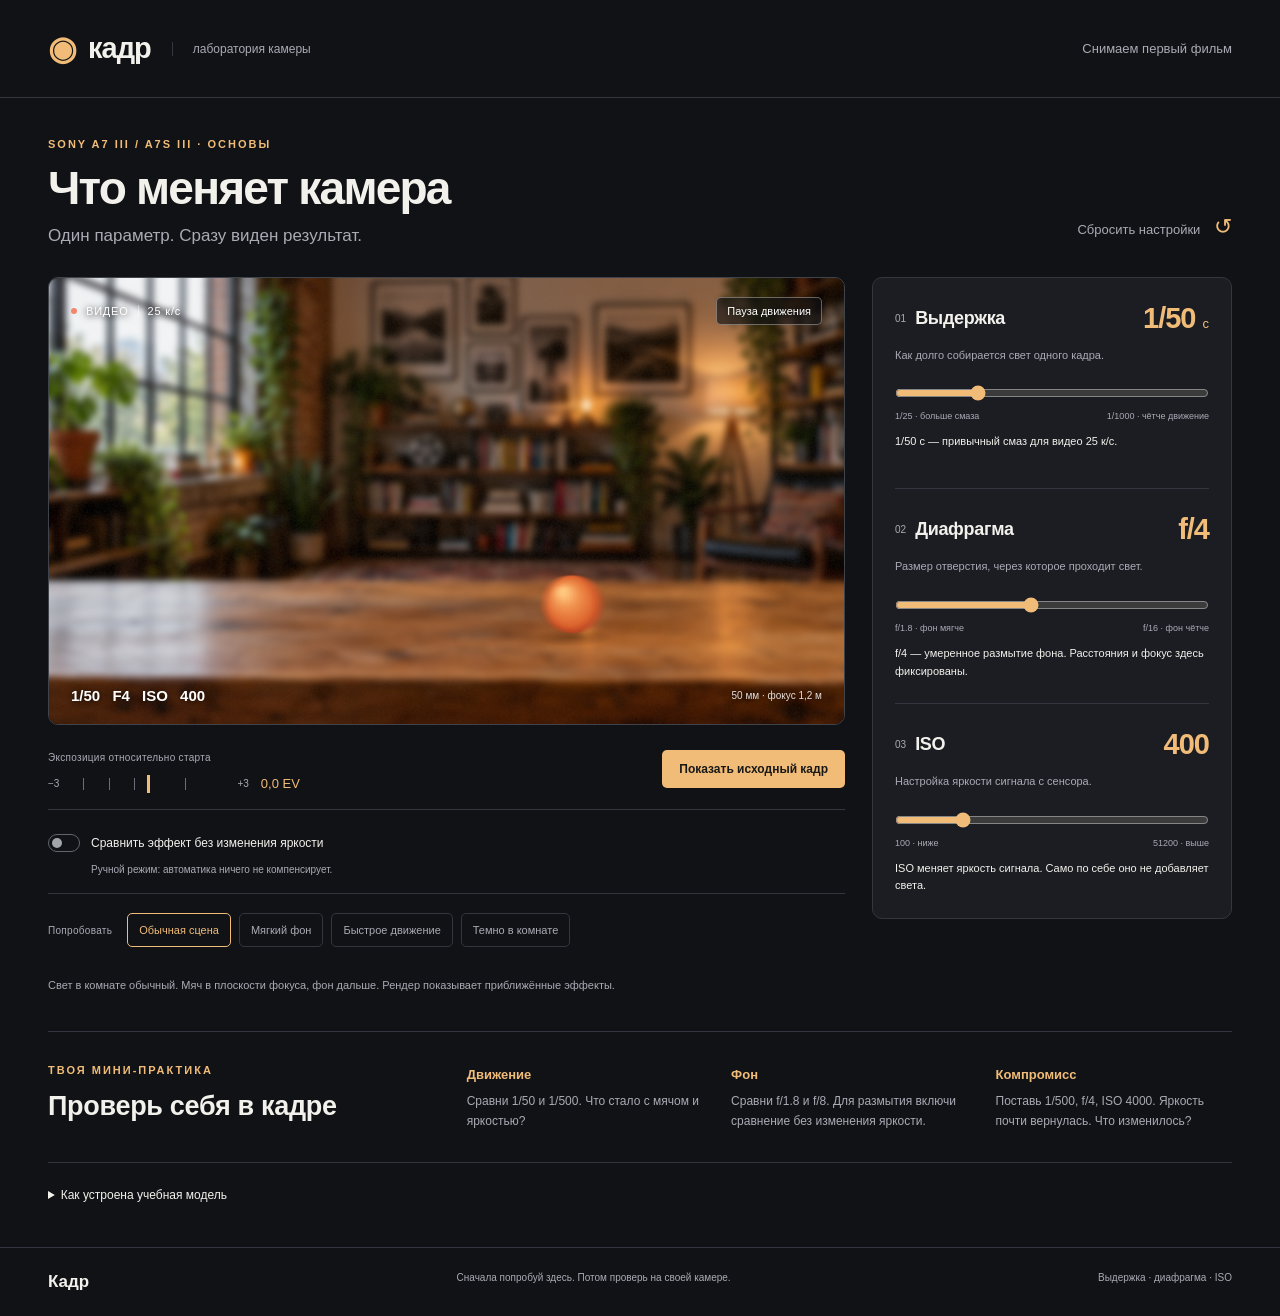
==== index.html @ 81b28503 "Publish self-contained camera settings simulator" ====
<!doctype html>
<html lang="ru">
<head><meta charset="UTF-8"><meta name="viewport" content="width=device-width,initial-scale=1"><meta name="theme-color" content="#111216"><meta name="description" content="Попробуй выдержку, диафрагму и ISO. Интерактивный тренажёр для первой съёмки фильма."><title>Кадр — тренажёр камеры</title><link rel="stylesheet" href="style.css?v=2"></head>
<body>
<header class="top"><a href="./" class="brand" aria-label="Кадр — на главную"><span class="brand-icon" aria-hidden="true">◉</span> кадр<span class="brand-sub">лаборатория камеры</span></a><span class="lesson">Снимаем первый фильм</span></header>
<main>
<section class="intro"><div><p class="eyebrow">SONY A7 III / A7S III · ОСНОВЫ</p><h1>Что меняет камера</h1><p>Один параметр. Сразу виден результат.</p></div><button id="reset" class="quiet">Сбросить настройки <span aria-hidden="true">↺</span></button></section>
<section class="lab" aria-label="Интерактивный тренажёр камеры">
<div class="viewer-column">
<div class="viewfinder">
<canvas id="scene" width="960" height="540" role="img" aria-label="Комната и движущийся оранжевый мяч. Яркость, смаз движения, размытие фона и шум меняются вместе с настройками."></canvas>
<div class="camera-top"><span><span class="live-dot"></span> ВИДЕО <b>25 к/с</b></span><button id="motion" aria-pressed="true">Пауза движения</button></div>
<div class="camera-bottom"><span id="osd">1/50 <i>F4</i> ISO 400</span><span>50 мм · фокус 1,2 м</span></div>
<div id="loading" class="loading">Готовим сцену…</div>
</div>
<div class="under-view"><div class="ev-wrap"><span class="small-label">Экспозиция относительно старта</span><div class="ev"><span>−3</span><div class="ev-track"><span id="evNeedle"></span></div><span>+3</span><strong id="evValue">0 EV</strong></div></div><button class="compare" id="compare" aria-pressed="false">Показать исходный кадр</button></div>
<div class="mode-row"><label class="switch"><input id="isolate" type="checkbox"><span class="switch-track"></span><span>Сравнить эффект без изменения яркости</span></label><p id="modeHint">Ручной режим: автоматика ничего не компенсирует.</p></div>
<div class="presets" aria-label="Примеры настроек"><span class="small-label">Попробовать</span><button data-preset="base" class="active">Обычная сцена</button><button data-preset="background">Мягкий фон</button><button data-preset="freeze">Быстрое движение</button><button data-preset="dark">Темно в комнате</button></div>
</div>
<div class="controls">
<article class="control"><div class="control-head"><div><span class="control-number">01</span><h2><label for="shutter">Выдержка</label></h2></div><output id="shutterValue" for="shutter">1/50 <small>с</small></output></div><p>Как долго собирается свет одного кадра.</p><input type="range" id="shutter" min="0" max="8" value="2" step="1" aria-describedby="shutterHint"><div class="range-ends"><span>1/25 · больше смаза</span><span>1/1000 · чётче движение</span></div><p class="effect" id="shutterHint">1/50 с — привычный смаз для видео 25 к/с.</p></article>
<article class="control"><div class="control-head"><div><span class="control-number">02</span><h2><label for="aperture">Диафрагма</label></h2></div><output id="apertureValue" for="aperture">f/4</output></div><p>Размер отверстия, через которое проходит свет.</p><input type="range" id="aperture" min="0" max="7" value="3" step="1" aria-describedby="apertureHint"><div class="range-ends"><span>f/1.8 · фон мягче</span><span>f/16 · фон чётче</span></div><p class="effect" id="apertureHint">f/4 — умеренное размытие фона.</p></article>
<article class="control"><div class="control-head"><div><span class="control-number">03</span><h2><label for="iso">ISO</label></h2></div><output id="isoValue" for="iso">400</output></div><p>Настройка яркости сигнала с сенсора.</p><input type="range" id="iso" min="0" max="10" value="2" step="1" aria-describedby="isoHint"><div class="range-ends"><span>100 · ниже</span><span>51200 · выше</span></div><p class="effect" id="isoHint">ISO не добавляет света в сцену.</p></article>
</div>
</section>
<p class="scene-note" id="sceneNote" aria-live="polite">Свет в комнате обычный. Мяч движется в плоскости фокуса, фон находится дальше.</p>
<section class="try-section"><div><p class="eyebrow">ТВОЯ МИНИ-ПРАКТИКА</p><h2>Проверь себя в кадре</h2></div><ol><li><b>Движение</b><span>Сравни 1/50 и 1/500. Что стало с мячом и яркостью?</span></li><li><b>Фон</b><span>Сравни f/1.8 и f/8. Для размытия включи сравнение без изменения яркости.</span></li><li><b>Компромисс</b><span>Поставь 1/500, f/4, ISO 4000. Яркость почти вернулась. Что изменилось?</span></li></ol></section>
<details class="model-note"><summary>Как устроена учебная модель</summary><p>Фиксированы 25 к/с, объектив 50 мм, фокус на мяче в 1,2 м. Фон условно находится в 5 м. Выдержка ограничена 1/25 с: в этом упражнении она не длиннее одного кадра. При изменении диафрагмы расстояния и фокус не меняются.</p><p>Яркость связана с выдержкой, квадратом диафрагменного числа, ISO и освещением. Размытие и смаз наглядно приближены. Шум — условная иллюстрация, а не тест Sony: реальный результат зависит от света, сенсора, профиля и обработки. Большое ISO само по себе не заменяет освещение.</p><p>Режим сравнения специально выравнивает яркость только для просмотра эффекта. Это не автоматическая настройка ISO. Белый баланс и цвет здесь фиксированы. Комната — иллюстрация, созданная с помощью ИИ.</p><p>Для съёмки на площадке используйте согласованные настройки своей команды. <a href="https://www.sony.pl/electronics/support/articles/00268256" target="_blank" rel="noopener">Основы видео Sony</a> · <a href="https://helpguide.sony.net/ilc/1720/v1/en/index.html" target="_blank" rel="noopener">A7 III</a> · <a href="https://helpguide.sony.net/ilc/2410/v1/en/index.html" target="_blank" rel="noopener">A7S III</a></p></details>
</main><footer><span>Кадр</span><p>Сначала попробуй здесь. Потом проверь на своей камере.</p><span>Выдержка · диафрагма · ISO</span></footer>
<script type="module" src="app.js?v=2"></script>
</body></html>
---- style.css ----
:root{color-scheme:dark;--bg:#111216;--panel:#1b1d23;--ink:#f3f1eb;--muted:#aaaab5;--accent:#f1bc77;--line:#33363e}*{box-sizing:border-box}body{margin:0;background:var(--bg);font-family:Arial,sans-serif;color:var(--ink)}button,input,a{-webkit-tap-highlight-color:transparent}button{font:inherit;cursor:pointer}button:focus-visible,a:focus-visible,input:focus-visible,summary:focus-visible{outline:3px solid var(--accent);outline-offset:5px}button{color:inherit}a{color:var(--accent)}.top{max-width:1560px;margin:auto;padding:29px 48px;border-bottom:1px solid var(--line);display:flex;align-items:center;justify-content:space-between}.brand{text-decoration:none;font-size:29px;font-weight:bold;letter-spacing:-1px;color:var(--ink);display:flex;align-items:center;gap:12px}.brand-icon{color:var(--accent);font-size:33px}.brand-sub{font-size:12px;letter-spacing:0;color:var(--muted);font-weight:normal;border-left:1px solid var(--line);margin-left:9px;padding-left:20px}.lesson{font-size:13px;color:var(--muted)}main{max-width:1560px;margin:auto;padding:0 48px}.intro{padding:40px 0 31px;display:flex;justify-content:space-between;align-items:flex-end}.eyebrow{font-size:11px;letter-spacing:2px;color:var(--accent);font-weight:bold;margin:0 0 14px}h1{font-size:clamp(32px,3.6vw,56px);letter-spacing:-1.8px;margin:0 0 12px;line-height:1.08}.intro p:last-child{color:var(--muted);font-size:17px;margin:0}.quiet{background:transparent;border:0;padding:12px 0 6px 20px;color:var(--muted);font-size:13px}.quiet span{margin-left:10px;font-size:22px;color:var(--accent)}.lab{display:grid;grid-template-columns:minmax(0,1fr) 360px;gap:27px;align-items:start}.viewfinder{position:relative;overflow:hidden;aspect-ratio:16/9;background:#070809;border-radius:10px;border:1px solid #41434b}.viewfinder canvas{width:100%;height:100%;display:block;object-fit:cover}.camera-top,.camera-bottom{position:absolute;left:22px;right:22px;display:flex;align-items:center;justify-content:space-between;text-shadow:0 1px 7px #000;pointer-events:none;font-size:11px;color:white}.camera-top{top:19px}.camera-top>span{display:flex;gap:9px;align-items:center;letter-spacing:.8px}.camera-top b{font-weight:normal;border-left:1px solid #ffffff66;padding-left:9px}.live-dot{width:6px;height:6px;background:#f4866d;border-radius:50%}.camera-top button{pointer-events:auto;border:1px solid #ffffff5a;background:#111216a0;border-radius:5px;padding:7px 10px;font-size:11px}.camera-bottom{bottom:20px}.camera-bottom>span:first-child{font-weight:bold;font-size:15px;word-spacing:8px}.camera-bottom i{font-style:normal}.camera-bottom>span:last-child{font-size:10px;opacity:.85}.loading{position:absolute;inset:0;background:#191b20;display:grid;place-items:center;color:var(--muted);font-size:15px}.under-view{display:flex;justify-content:space-between;gap:12px;align-items:center;padding:22px 0 18px;border-bottom:1px solid var(--line)}.small-label{font-size:10px;color:var(--muted);letter-spacing:.3px}.ev{display:flex;align-items:center;gap:12px;margin-top:11px;font-size:10px;color:var(--muted)}.ev-track{width:154px;position:relative;height:12px;background:repeating-linear-gradient(90deg,transparent 0,transparent 12px,#6a6d77 12px,#6a6d77 13px,transparent 13px,transparent 25.5px)}.ev-track:after{content:'';height:15px;position:absolute;left:50%;width:1px;background:var(--ink);top:-2px}.ev-track span{position:absolute;left:50%;top:-3px;width:3px;height:18px;background:var(--accent);transform:translateX(-1px);z-index:1;transition:left .12s}.ev strong{font-size:13px;font-weight:normal;color:var(--accent);min-width:54px}.compare{background:var(--accent);color:#191919;border:0;border-radius:5px;padding:12px 17px;font-size:12px;font-weight:bold;white-space:nowrap}.compare[aria-pressed=true]{background:var(--ink)}.mode-row{padding:19px 0 15px;border-bottom:1px solid var(--line)}.switch{display:flex;align-items:center;gap:11px;font-size:12px;cursor:pointer;min-height:28px}.switch input{position:absolute;opacity:0;width:34px;height:22px}.switch-track{position:relative;border:1px solid #626570;border-radius:15px;width:32px;height:18px;flex-shrink:0;transition:.2s}.switch-track:after{content:'';position:absolute;top:3px;left:3px;width:10px;height:10px;background:#a3a5ad;border-radius:100%;transition:.2s}.switch input:checked+.switch-track{background:var(--accent);border-color:var(--accent)}.switch input:checked+.switch-track:after{transform:translateX(14px);background:#1b1d23}.switch input:focus-visible+.switch-track{outline:3px solid var(--accent);outline-offset:4px}.mode-row>p{margin:5px 0 0 43px;font-size:10px;color:var(--muted);line-height:1.6}.presets{display:flex;align-items:center;flex-wrap:wrap;gap:8px;margin:19px 0}.presets>.small-label{margin-right:7px}.presets button{background:transparent;border:1px solid var(--line);border-radius:5px;color:var(--muted);font-size:11px;padding:9px 11px;min-height:34px}.presets button:hover,.presets button.active{border-color:var(--accent);color:var(--accent)}.controls{border:1px solid var(--line);border-radius:10px;background:var(--panel);padding:0 22px}.control{padding:24px 0 23px;border-bottom:1px solid var(--line)}.control:last-child{border-bottom:0}.control-head{display:flex;justify-content:space-between;align-items:center;gap:10px}.control-head>div{display:flex;gap:9px;align-items:center}.control-number{font-size:10px;color:var(--muted)}h2{margin:0;font-size:18px;letter-spacing:-.3px}output{font-size:29px;font-weight:bold;color:var(--accent);letter-spacing:-1px;white-space:nowrap}output small{font-size:13px;font-weight:normal;letter-spacing:0}.control>p{font-size:11px;color:var(--muted);margin:12px 0 17px;line-height:1.6}.control .effect{font-size:11px;color:var(--ink);margin:12px 0 0;min-height:32px}.control input[type=range]{display:block;width:100%;margin:0;height:24px;accent-color:var(--accent);cursor:pointer;touch-action:pan-y}.range-ends{display:flex;justify-content:space-between;gap:5px;font-size:9px;color:var(--muted);margin-top:6px}.scene-note{font-size:11px;color:var(--muted);max-width:900px;line-height:1.7;margin:10px 0 36px}.try-section{display:grid;grid-template-columns:1fr 2fr;gap:36px;padding:32px 0 30px;border-top:1px solid var(--line)}.try-section h2{font-size:27px;line-height:1.2}.try-section ol{display:flex;gap:28px;list-style:none;margin:0;padding:0}.try-section li{flex:1;line-height:1.65;font-size:12px}.try-section b{display:block;color:var(--accent);margin-bottom:7px;font-size:13px}.try-section span{color:var(--muted)}.model-note{border-top:1px solid var(--line);padding:22px 0;font-size:12px;color:var(--muted);line-height:1.7}.model-note summary{cursor:pointer;color:var(--ink);font-size:12px}.model-note p{max-width:950px}.model-note a{text-decoration-color:#f1bc7755}footer{max-width:1560px;margin:20px auto 0;padding:24px 48px;display:flex;justify-content:space-between;gap:20px;border-top:1px solid var(--line);font-size:10px;color:var(--muted)}footer>span:first-child{color:var(--ink);font-size:17px;font-weight:bold}footer p{margin:0}button:hover{filter:brightness(1.08)}
@media(min-width:1600px){.lab{grid-template-columns:minmax(0,1fr) 390px}.control{padding:28px 0}.control>p,.control .effect{font-size:12px}.range-ends{font-size:10px}}
@media(max-width:1050px){.top{padding:22px 25px}main{padding:0 25px}.lab{grid-template-columns:minmax(0,1fr) 310px;gap:18px}.controls{padding:0 16px}.control-head h2{font-size:16px}output{font-size:25px}.under-view{align-items:flex-start;flex-direction:column}.compare{align-self:flex-end;margin-top:-38px;font-size:10px}.ev-track{width:100px}.try-section{grid-template-columns:1fr}.intro h1{font-size:38px}.brand-sub{display:none}}
@media(max-width:760px){.top{padding:16px 18px}.brand{font-size:25px}.brand-icon{font-size:29px}.lesson{font-size:10px}main{padding:0 18px}.intro{padding:27px 0 22px;gap:12px;align-items:flex-start}.eyebrow{font-size:9px;letter-spacing:1.3px}.intro h1{font-size:34px;letter-spacing:-1px}.intro p:last-child{font-size:13px;line-height:1.5}.quiet{font-size:0;padding:25px 0 0}.quiet span{font-size:27px}.lab{display:flex;flex-direction:column;gap:10px}.viewer-column{width:100%}.viewfinder{border-radius:7px}.camera-top{top:12px;left:12px;right:12px;font-size:8px}.camera-top button{font-size:9px;padding:6px}.camera-bottom{left:12px;right:12px;bottom:12px}.camera-bottom>span:first-child{font-size:12px;word-spacing:4px}.camera-bottom>span:last-child{font-size:8px}.under-view{padding:15px 0;flex-direction:row;align-items:center;gap:8px}.small-label{font-size:9px}.compare{align-self:center;margin-top:0;font-size:10px;padding:11px 9px;white-space:normal;max-width:134px;line-height:1.5}.ev{gap:6px}.ev-track{width:92px}.ev strong{font-size:11px;min-width:42px}.mode-row{padding:12px 0}.switch{font-size:11px;line-height:1.5}.mode-row>p{font-size:9px}.presets{gap:6px;margin:13px 0 4px}.presets>.small-label{display:none}.presets button{font-size:10px;flex:1;line-height:1.4;padding:8px 6px;min-height:44px}.controls{width:100%;padding:0 18px}.control{padding:20px 0}.control-head h2{font-size:20px}output{font-size:31px}.control>p,.control .effect{font-size:12px}.range-ends{font-size:10px}.control input[type=range]{height:32px}.control .effect{min-height:0}.scene-note{font-size:10px;margin:16px 0 27px}.try-section{gap:24px;padding:24px 0}.try-section h2{font-size:26px}.try-section ol{display:block}.try-section li{margin-bottom:17px;font-size:13px}.try-section b{margin-bottom:2px}.model-note{font-size:11px}footer{padding:20px 18px;align-items:center}footer>span:last-child{display:none}footer p{font-size:9px;max-width:230px;line-height:1.5}}
@media(prefers-reduced-motion:reduce){*{scroll-behavior:auto!important;transition:none!important}}
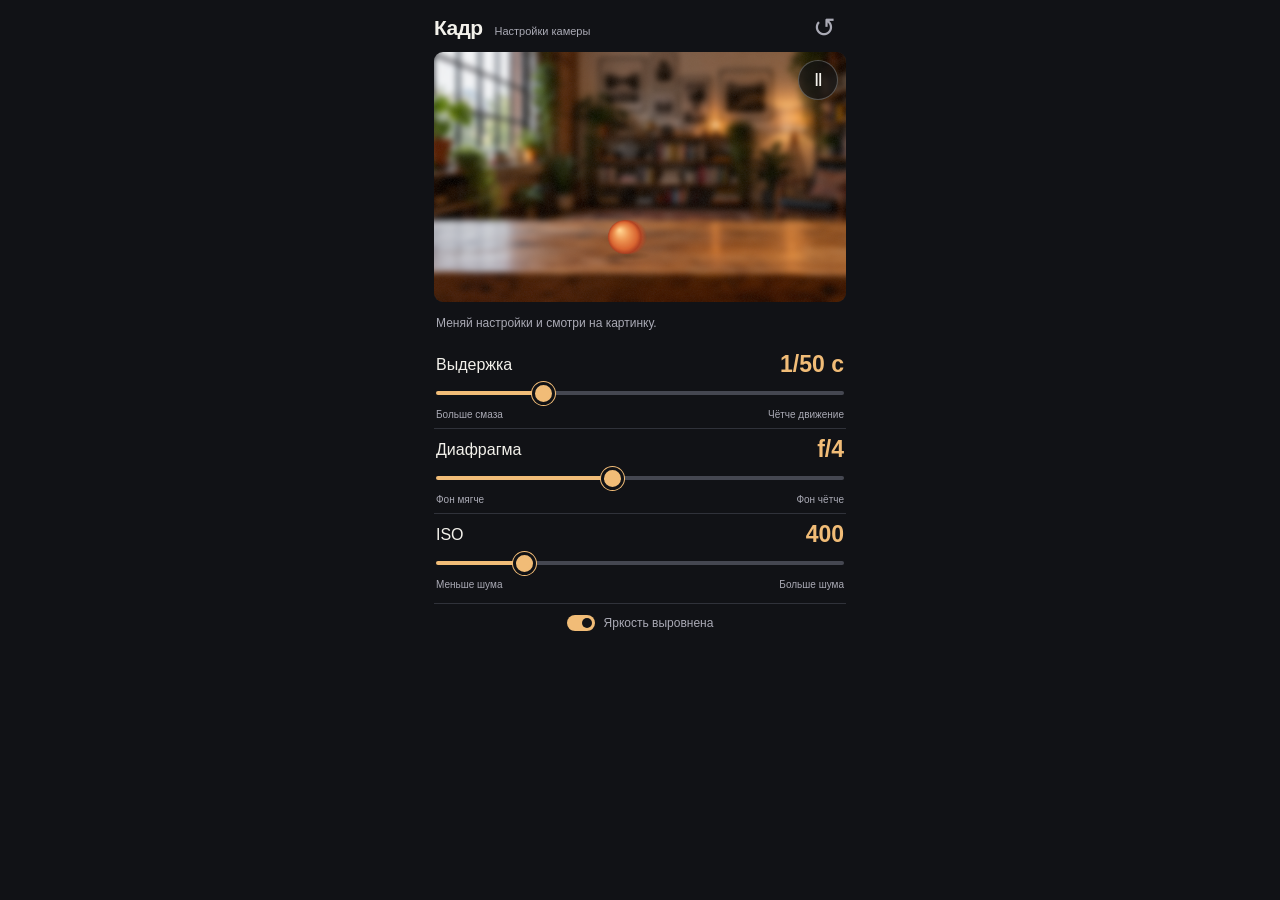
==== commit 5070b6e3: "Make camera simulator mobile-first; render aperture blur without Canvas filters" ====
--- a/index.html
+++ b/index.html
@@ -1,31 +1,13 @@
 <!doctype html>
-<html lang="ru">
-<head><meta charset="UTF-8"><meta name="viewport" content="width=device-width,initial-scale=1"><meta name="theme-color" content="#111216"><meta name="description" content="Попробуй выдержку, диафрагму и ISO. Интерактивный тренажёр для первой съёмки фильма."><title>Кадр — тренажёр камеры</title><link rel="stylesheet" href="style.css?v=2"></head>
-<body>
-<header class="top"><a href="./" class="brand" aria-label="Кадр — на главную"><span class="brand-icon" aria-hidden="true">◉</span> кадр<span class="brand-sub">лаборатория камеры</span></a><span class="lesson">Снимаем первый фильм</span></header>
-<main>
-<section class="intro"><div><p class="eyebrow">SONY A7 III / A7S III · ОСНОВЫ</p><h1>Что меняет камера</h1><p>Один параметр. Сразу виден результат.</p></div><button id="reset" class="quiet">Сбросить настройки <span aria-hidden="true">↺</span></button></section>
-<section class="lab" aria-label="Интерактивный тренажёр камеры">
-<div class="viewer-column">
-<div class="viewfinder">
-<canvas id="scene" width="960" height="540" role="img" aria-label="Комната и движущийся оранжевый мяч. Яркость, смаз движения, размытие фона и шум меняются вместе с настройками."></canvas>
-<div class="camera-top"><span><span class="live-dot"></span> ВИДЕО <b>25 к/с</b></span><button id="motion" aria-pressed="true">Пауза движения</button></div>
-<div class="camera-bottom"><span id="osd">1/50 <i>F4</i> ISO 400</span><span>50 мм · фокус 1,2 м</span></div>
-<div id="loading" class="loading">Готовим сцену…</div>
-</div>
-<div class="under-view"><div class="ev-wrap"><span class="small-label">Экспозиция относительно старта</span><div class="ev"><span>−3</span><div class="ev-track"><span id="evNeedle"></span></div><span>+3</span><strong id="evValue">0 EV</strong></div></div><button class="compare" id="compare" aria-pressed="false">Показать исходный кадр</button></div>
-<div class="mode-row"><label class="switch"><input id="isolate" type="checkbox"><span class="switch-track"></span><span>Сравнить эффект без изменения яркости</span></label><p id="modeHint">Ручной режим: автоматика ничего не компенсирует.</p></div>
-<div class="presets" aria-label="Примеры настроек"><span class="small-label">Попробовать</span><button data-preset="base" class="active">Обычная сцена</button><button data-preset="background">Мягкий фон</button><button data-preset="freeze">Быстрое движение</button><button data-preset="dark">Темно в комнате</button></div>
-</div>
-<div class="controls">
-<article class="control"><div class="control-head"><div><span class="control-number">01</span><h2><label for="shutter">Выдержка</label></h2></div><output id="shutterValue" for="shutter">1/50 <small>с</small></output></div><p>Как долго собирается свет одного кадра.</p><input type="range" id="shutter" min="0" max="8" value="2" step="1" aria-describedby="shutterHint"><div class="range-ends"><span>1/25 · больше смаза</span><span>1/1000 · чётче движение</span></div><p class="effect" id="shutterHint">1/50 с — привычный смаз для видео 25 к/с.</p></article>
-<article class="control"><div class="control-head"><div><span class="control-number">02</span><h2><label for="aperture">Диафрагма</label></h2></div><output id="apertureValue" for="aperture">f/4</output></div><p>Размер отверстия, через которое проходит свет.</p><input type="range" id="aperture" min="0" max="7" value="3" step="1" aria-describedby="apertureHint"><div class="range-ends"><span>f/1.8 · фон мягче</span><span>f/16 · фон чётче</span></div><p class="effect" id="apertureHint">f/4 — умеренное размытие фона.</p></article>
-<article class="control"><div class="control-head"><div><span class="control-number">03</span><h2><label for="iso">ISO</label></h2></div><output id="isoValue" for="iso">400</output></div><p>Настройка яркости сигнала с сенсора.</p><input type="range" id="iso" min="0" max="10" value="2" step="1" aria-describedby="isoHint"><div class="range-ends"><span>100 · ниже</span><span>51200 · выше</span></div><p class="effect" id="isoHint">ISO не добавляет света в сцену.</p></article>
-</div>
+<html lang="ru"><head><meta charset="utf-8"><meta name="viewport" content="width=device-width,initial-scale=1,viewport-fit=cover"><meta name="theme-color" content="#111216"><meta name="description" content="Выдержка, диафрагма и ISO — попробуй настройки камеры."><title>Кадр</title><link rel="stylesheet" href="style.css?v=mobile1"></head>
+<body><main class="app">
+<header><h1>Кадр<span>Настройки камеры</span></h1><button id="reset" aria-label="Сбросить настройки" title="Сбросить настройки">↺</button></header>
+<section class="picture" aria-label="Изображение камеры"><canvas id="scene" width="640" height="360" role="img" aria-label="Движущийся мяч перед дальним фоном. Настройки меняют смаз движения, размытие фона, шум и яркость."></canvas><button id="motion" aria-label="Пауза движения" aria-pressed="false">Ⅱ</button><div id="loading">Загрузка…</div></section>
+<p id="hint" class="hint" aria-live="polite">Меняй настройки и смотри на картинку.</p>
+<section class="controls" aria-label="Настройки">
+<div class="control"><div class="heading"><label for="shutter">Выдержка</label><output id="shutterValue" for="shutter">1/50 с</output></div><input id="shutter" type="range" min="0" max="8" value="2" step="1"><div class="ends"><span>Больше смаза</span><span>Чётче движение</span></div></div>
+<div class="control"><div class="heading"><label for="aperture">Диафрагма</label><output id="apertureValue" for="aperture">f/4</output></div><input id="aperture" type="range" min="0" max="7" value="3" step="1"><div class="ends"><span>Фон мягче</span><span>Фон чётче</span></div></div>
+<div class="control"><div class="heading"><label for="iso">ISO</label><output id="isoValue" for="iso">400</output></div><input id="iso" type="range" min="0" max="10" value="2" step="1"><div class="ends"><span>Меньше шума</span><span>Больше шума</span></div></div>
 </section>
-<p class="scene-note" id="sceneNote" aria-live="polite">Свет в комнате обычный. Мяч движется в плоскости фокуса, фон находится дальше.</p>
-<section class="try-section"><div><p class="eyebrow">ТВОЯ МИНИ-ПРАКТИКА</p><h2>Проверь себя в кадре</h2></div><ol><li><b>Движение</b><span>Сравни 1/50 и 1/500. Что стало с мячом и яркостью?</span></li><li><b>Фон</b><span>Сравни f/1.8 и f/8. Для размытия включи сравнение без изменения яркости.</span></li><li><b>Компромисс</b><span>Поставь 1/500, f/4, ISO 4000. Яркость почти вернулась. Что изменилось?</span></li></ol></section>
-<details class="model-note"><summary>Как устроена учебная модель</summary><p>Фиксированы 25 к/с, объектив 50 мм, фокус на мяче в 1,2 м. Фон условно находится в 5 м. Выдержка ограничена 1/25 с: в этом упражнении она не длиннее одного кадра. При изменении диафрагмы расстояния и фокус не меняются.</p><p>Яркость связана с выдержкой, квадратом диафрагменного числа, ISO и освещением. Размытие и смаз наглядно приближены. Шум — условная иллюстрация, а не тест Sony: реальный результат зависит от света, сенсора, профиля и обработки. Большое ISO само по себе не заменяет освещение.</p><p>Режим сравнения специально выравнивает яркость только для просмотра эффекта. Это не автоматическая настройка ISO. Белый баланс и цвет здесь фиксированы. Комната — иллюстрация, созданная с помощью ИИ.</p><p>Для съёмки на площадке используйте согласованные настройки своей команды. <a href="https://www.sony.pl/electronics/support/articles/00268256" target="_blank" rel="noopener">Основы видео Sony</a> · <a href="https://helpguide.sony.net/ilc/1720/v1/en/index.html" target="_blank" rel="noopener">A7 III</a> · <a href="https://helpguide.sony.net/ilc/2410/v1/en/index.html" target="_blank" rel="noopener">A7S III</a></p></details>
-</main><footer><span>Кадр</span><p>Сначала попробуй здесь. Потом проверь на своей камере.</p><span>Выдержка · диафрагма · ISO</span></footer>
-<script type="module" src="app.js?v=2"></script>
-</body></html>
+<button class="brightness" id="brightness" aria-pressed="true"><span class="switch" aria-hidden="true"></span><span id="brightnessText">Яркость выровнена</span></button>
+</main><script type="module" src="app.js?v=mobile1"></script></body></html>
--- a/style.css
+++ b/style.css
@@ -1,5 +1 @@
-:root{color-scheme:dark;--bg:#111216;--panel:#1b1d23;--ink:#f3f1eb;--muted:#aaaab5;--accent:#f1bc77;--line:#33363e}*{box-sizing:border-box}body{margin:0;background:var(--bg);font-family:Arial,sans-serif;color:var(--ink)}button,input,a{-webkit-tap-highlight-color:transparent}button{font:inherit;cursor:pointer}button:focus-visible,a:focus-visible,input:focus-visible,summary:focus-visible{outline:3px solid var(--accent);outline-offset:5px}button{color:inherit}a{color:var(--accent)}.top{max-width:1560px;margin:auto;padding:29px 48px;border-bottom:1px solid var(--line);display:flex;align-items:center;justify-content:space-between}.brand{text-decoration:none;font-size:29px;font-weight:bold;letter-spacing:-1px;color:var(--ink);display:flex;align-items:center;gap:12px}.brand-icon{color:var(--accent);font-size:33px}.brand-sub{font-size:12px;letter-spacing:0;color:var(--muted);font-weight:normal;border-left:1px solid var(--line);margin-left:9px;padding-left:20px}.lesson{font-size:13px;color:var(--muted)}main{max-width:1560px;margin:auto;padding:0 48px}.intro{padding:40px 0 31px;display:flex;justify-content:space-between;align-items:flex-end}.eyebrow{font-size:11px;letter-spacing:2px;color:var(--accent);font-weight:bold;margin:0 0 14px}h1{font-size:clamp(32px,3.6vw,56px);letter-spacing:-1.8px;margin:0 0 12px;line-height:1.08}.intro p:last-child{color:var(--muted);font-size:17px;margin:0}.quiet{background:transparent;border:0;padding:12px 0 6px 20px;color:var(--muted);font-size:13px}.quiet span{margin-left:10px;font-size:22px;color:var(--accent)}.lab{display:grid;grid-template-columns:minmax(0,1fr) 360px;gap:27px;align-items:start}.viewfinder{position:relative;overflow:hidden;aspect-ratio:16/9;background:#070809;border-radius:10px;border:1px solid #41434b}.viewfinder canvas{width:100%;height:100%;display:block;object-fit:cover}.camera-top,.camera-bottom{position:absolute;left:22px;right:22px;display:flex;align-items:center;justify-content:space-between;text-shadow:0 1px 7px #000;pointer-events:none;font-size:11px;color:white}.camera-top{top:19px}.camera-top>span{display:flex;gap:9px;align-items:center;letter-spacing:.8px}.camera-top b{font-weight:normal;border-left:1px solid #ffffff66;padding-left:9px}.live-dot{width:6px;height:6px;background:#f4866d;border-radius:50%}.camera-top button{pointer-events:auto;border:1px solid #ffffff5a;background:#111216a0;border-radius:5px;padding:7px 10px;font-size:11px}.camera-bottom{bottom:20px}.camera-bottom>span:first-child{font-weight:bold;font-size:15px;word-spacing:8px}.camera-bottom i{font-style:normal}.camera-bottom>span:last-child{font-size:10px;opacity:.85}.loading{position:absolute;inset:0;background:#191b20;display:grid;place-items:center;color:var(--muted);font-size:15px}.under-view{display:flex;justify-content:space-between;gap:12px;align-items:center;padding:22px 0 18px;border-bottom:1px solid var(--line)}.small-label{font-size:10px;color:var(--muted);letter-spacing:.3px}.ev{display:flex;align-items:center;gap:12px;margin-top:11px;font-size:10px;color:var(--muted)}.ev-track{width:154px;position:relative;height:12px;background:repeating-linear-gradient(90deg,transparent 0,transparent 12px,#6a6d77 12px,#6a6d77 13px,transparent 13px,transparent 25.5px)}.ev-track:after{content:'';height:15px;position:absolute;left:50%;width:1px;background:var(--ink);top:-2px}.ev-track span{position:absolute;left:50%;top:-3px;width:3px;height:18px;background:var(--accent);transform:translateX(-1px);z-index:1;transition:left .12s}.ev strong{font-size:13px;font-weight:normal;color:var(--accent);min-width:54px}.compare{background:var(--accent);color:#191919;border:0;border-radius:5px;padding:12px 17px;font-size:12px;font-weight:bold;white-space:nowrap}.compare[aria-pressed=true]{background:var(--ink)}.mode-row{padding:19px 0 15px;border-bottom:1px solid var(--line)}.switch{display:flex;align-items:center;gap:11px;font-size:12px;cursor:pointer;min-height:28px}.switch input{position:absolute;opacity:0;width:34px;height:22px}.switch-track{position:relative;border:1px solid #626570;border-radius:15px;width:32px;height:18px;flex-shrink:0;transition:.2s}.switch-track:after{content:'';position:absolute;top:3px;left:3px;width:10px;height:10px;background:#a3a5ad;border-radius:100%;transition:.2s}.switch input:checked+.switch-track{background:var(--accent);border-color:var(--accent)}.switch input:checked+.switch-track:after{transform:translateX(14px);background:#1b1d23}.switch input:focus-visible+.switch-track{outline:3px solid var(--accent);outline-offset:4px}.mode-row>p{margin:5px 0 0 43px;font-size:10px;color:var(--muted);line-height:1.6}.presets{display:flex;align-items:center;flex-wrap:wrap;gap:8px;margin:19px 0}.presets>.small-label{margin-right:7px}.presets button{background:transparent;border:1px solid var(--line);border-radius:5px;color:var(--muted);font-size:11px;padding:9px 11px;min-height:34px}.presets button:hover,.presets button.active{border-color:var(--accent);color:var(--accent)}.controls{border:1px solid var(--line);border-radius:10px;background:var(--panel);padding:0 22px}.control{padding:24px 0 23px;border-bottom:1px solid var(--line)}.control:last-child{border-bottom:0}.control-head{display:flex;justify-content:space-between;align-items:center;gap:10px}.control-head>div{display:flex;gap:9px;align-items:center}.control-number{font-size:10px;color:var(--muted)}h2{margin:0;font-size:18px;letter-spacing:-.3px}output{font-size:29px;font-weight:bold;color:var(--accent);letter-spacing:-1px;white-space:nowrap}output small{font-size:13px;font-weight:normal;letter-spacing:0}.control>p{font-size:11px;color:var(--muted);margin:12px 0 17px;line-height:1.6}.control .effect{font-size:11px;color:var(--ink);margin:12px 0 0;min-height:32px}.control input[type=range]{display:block;width:100%;margin:0;height:24px;accent-color:var(--accent);cursor:pointer;touch-action:pan-y}.range-ends{display:flex;justify-content:space-between;gap:5px;font-size:9px;color:var(--muted);margin-top:6px}.scene-note{font-size:11px;color:var(--muted);max-width:900px;line-height:1.7;margin:10px 0 36px}.try-section{display:grid;grid-template-columns:1fr 2fr;gap:36px;padding:32px 0 30px;border-top:1px solid var(--line)}.try-section h2{font-size:27px;line-height:1.2}.try-section ol{display:flex;gap:28px;list-style:none;margin:0;padding:0}.try-section li{flex:1;line-height:1.65;font-size:12px}.try-section b{display:block;color:var(--accent);margin-bottom:7px;font-size:13px}.try-section span{color:var(--muted)}.model-note{border-top:1px solid var(--line);padding:22px 0;font-size:12px;color:var(--muted);line-height:1.7}.model-note summary{cursor:pointer;color:var(--ink);font-size:12px}.model-note p{max-width:950px}.model-note a{text-decoration-color:#f1bc7755}footer{max-width:1560px;margin:20px auto 0;padding:24px 48px;display:flex;justify-content:space-between;gap:20px;border-top:1px solid var(--line);font-size:10px;color:var(--muted)}footer>span:first-child{color:var(--ink);font-size:17px;font-weight:bold}footer p{margin:0}button:hover{filter:brightness(1.08)}
-@media(min-width:1600px){.lab{grid-template-columns:minmax(0,1fr) 390px}.control{padding:28px 0}.control>p,.control .effect{font-size:12px}.range-ends{font-size:10px}}
-@media(max-width:1050px){.top{padding:22px 25px}main{padding:0 25px}.lab{grid-template-columns:minmax(0,1fr) 310px;gap:18px}.controls{padding:0 16px}.control-head h2{font-size:16px}output{font-size:25px}.under-view{align-items:flex-start;flex-direction:column}.compare{align-self:flex-end;margin-top:-38px;font-size:10px}.ev-track{width:100px}.try-section{grid-template-columns:1fr}.intro h1{font-size:38px}.brand-sub{display:none}}
-@media(max-width:760px){.top{padding:16px 18px}.brand{font-size:25px}.brand-icon{font-size:29px}.lesson{font-size:10px}main{padding:0 18px}.intro{padding:27px 0 22px;gap:12px;align-items:flex-start}.eyebrow{font-size:9px;letter-spacing:1.3px}.intro h1{font-size:34px;letter-spacing:-1px}.intro p:last-child{font-size:13px;line-height:1.5}.quiet{font-size:0;padding:25px 0 0}.quiet span{font-size:27px}.lab{display:flex;flex-direction:column;gap:10px}.viewer-column{width:100%}.viewfinder{border-radius:7px}.camera-top{top:12px;left:12px;right:12px;font-size:8px}.camera-top button{font-size:9px;padding:6px}.camera-bottom{left:12px;right:12px;bottom:12px}.camera-bottom>span:first-child{font-size:12px;word-spacing:4px}.camera-bottom>span:last-child{font-size:8px}.under-view{padding:15px 0;flex-direction:row;align-items:center;gap:8px}.small-label{font-size:9px}.compare{align-self:center;margin-top:0;font-size:10px;padding:11px 9px;white-space:normal;max-width:134px;line-height:1.5}.ev{gap:6px}.ev-track{width:92px}.ev strong{font-size:11px;min-width:42px}.mode-row{padding:12px 0}.switch{font-size:11px;line-height:1.5}.mode-row>p{font-size:9px}.presets{gap:6px;margin:13px 0 4px}.presets>.small-label{display:none}.presets button{font-size:10px;flex:1;line-height:1.4;padding:8px 6px;min-height:44px}.controls{width:100%;padding:0 18px}.control{padding:20px 0}.control-head h2{font-size:20px}output{font-size:31px}.control>p,.control .effect{font-size:12px}.range-ends{font-size:10px}.control input[type=range]{height:32px}.control .effect{min-height:0}.scene-note{font-size:10px;margin:16px 0 27px}.try-section{gap:24px;padding:24px 0}.try-section h2{font-size:26px}.try-section ol{display:block}.try-section li{margin-bottom:17px;font-size:13px}.try-section b{margin-bottom:2px}.model-note{font-size:11px}footer{padding:20px 18px;align-items:center}footer>span:last-child{display:none}footer p{font-size:9px;max-width:230px;line-height:1.5}}
-@media(prefers-reduced-motion:reduce){*{scroll-behavior:auto!important;transition:none!important}}
+:root{color-scheme:dark;--bg:#111216;--ink:#f3f1eb;--muted:#aaaab5;--accent:#f1bc77;--line:#30323a}*{box-sizing:border-box}html,body{margin:0;background:var(--bg);color:var(--ink);font-family:Arial,sans-serif}body{overscroll-behavior-y:none}.app{width:100%;max-width:440px;height:100svh;max-height:740px;min-height:430px;margin:auto;padding:8px 14px max(8px,env(safe-area-inset-bottom));display:flex;flex-direction:column;gap:5px}header{height:39px;flex-shrink:0;display:flex;align-items:center;justify-content:space-between}h1{font-size:21px;letter-spacing:-.6px;margin:0}h1 span{font-size:11px;color:var(--muted);font-weight:normal;letter-spacing:0;margin-left:12px}button{font:inherit;cursor:pointer;color:var(--ink);-webkit-tap-highlight-color:transparent}header button{background:none;border:none;font-size:27px;width:44px;height:39px;color:var(--muted)}.picture{position:relative;flex:1;min-height:110px;max-height:250px;overflow:hidden;border-radius:9px;background:#202127;isolation:isolate}.picture canvas{width:100%;height:100%;object-fit:cover;display:block}.picture button{position:absolute;right:8px;top:8px;width:40px;height:40px;border:1px solid #ffffff40;border-radius:50%;background:#111216b8;font-size:18px;line-height:1}.picture #loading{position:absolute;inset:0;display:grid;place-items:center;background:#1b1d23;color:var(--muted);font-size:14px}.hint{flex-shrink:0;min-height:32px;height:32px;display:flex;align-items:center;font-size:12px;line-height:1.35;color:var(--muted);margin:0;padding:2px}.controls{flex-shrink:0}.control{padding:8px 2px 7px;border-bottom:1px solid var(--line)}.control:last-child{border-bottom:0}.heading{display:flex;align-items:center;justify-content:space-between;gap:12px;height:25px}.heading label{font-size:16px}.heading output{color:var(--accent);font-size:23px;font-weight:bold;font-variant-numeric:tabular-nums}.control input{appearance:none;-webkit-appearance:none;width:100%;height:30px;display:block;margin:1px 0 0;background:transparent;cursor:pointer;touch-action:pan-x}.control input::-webkit-slider-runnable-track{height:4px;background:linear-gradient(to right,var(--accent) 0 var(--progress,30%),#454751 var(--progress,30%) 100%);border-radius:4px}.control input::-moz-range-track{height:4px;background:#454751;border-radius:4px}.control input::-moz-range-progress{height:4px;background:var(--accent)}.control input::-webkit-slider-thumb{-webkit-appearance:none;width:23px;height:23px;border-radius:50%;background:var(--accent);margin-top:-9.5px;border:3px solid var(--bg);box-shadow:0 0 0 1px var(--accent)}.control input::-moz-range-thumb{width:18px;height:18px;border-radius:50%;background:var(--accent);border:3px solid var(--bg)}.ends{display:flex;justify-content:space-between;color:var(--muted);font-size:10px;line-height:13px}.brightness{flex-shrink:0;display:flex;align-items:center;justify-content:center;gap:9px;min-height:38px;border:0;border-top:1px solid var(--line);background:none;color:var(--muted);font-size:12px;padding:7px}.switch{width:28px;height:16px;background:#444650;border-radius:20px;position:relative}.switch:after{content:'';width:10px;height:10px;background:#111216;border-radius:50%;position:absolute;top:3px;left:3px}.brightness[aria-pressed=true] .switch{background:var(--accent)}.brightness[aria-pressed=true] .switch:after{left:15px}button:focus-visible,input:focus-visible{outline:2px solid var(--accent);outline-offset:3px}@media(max-height:600px){.app{padding-top:3px;gap:2px}header{height:33px}.control{padding:4px 2px}.heading{height:23px}.heading label{font-size:15px}.heading output{font-size:21px}.control input{height:27px}.hint{height:29px;min-height:29px;font-size:11px}.brightness{min-height:32px}}@media(orientation:landscape) and (max-height:500px){.app{max-width:980px;display:grid;grid-template-columns:minmax(0,1fr) minmax(240px,.8fr);grid-template-rows:34px 1fr 32px;min-height:300px;max-height:none;gap:6px 20px}header{grid-column:1/3}.picture{grid-column:1;grid-row:2}.controls{grid-column:2;grid-row:2/4;align-self:center}.hint{grid-column:1;grid-row:3}.brightness{grid-column:2;grid-row:1;justify-self:end;border:0;z-index:1}h1 span{display:none}}
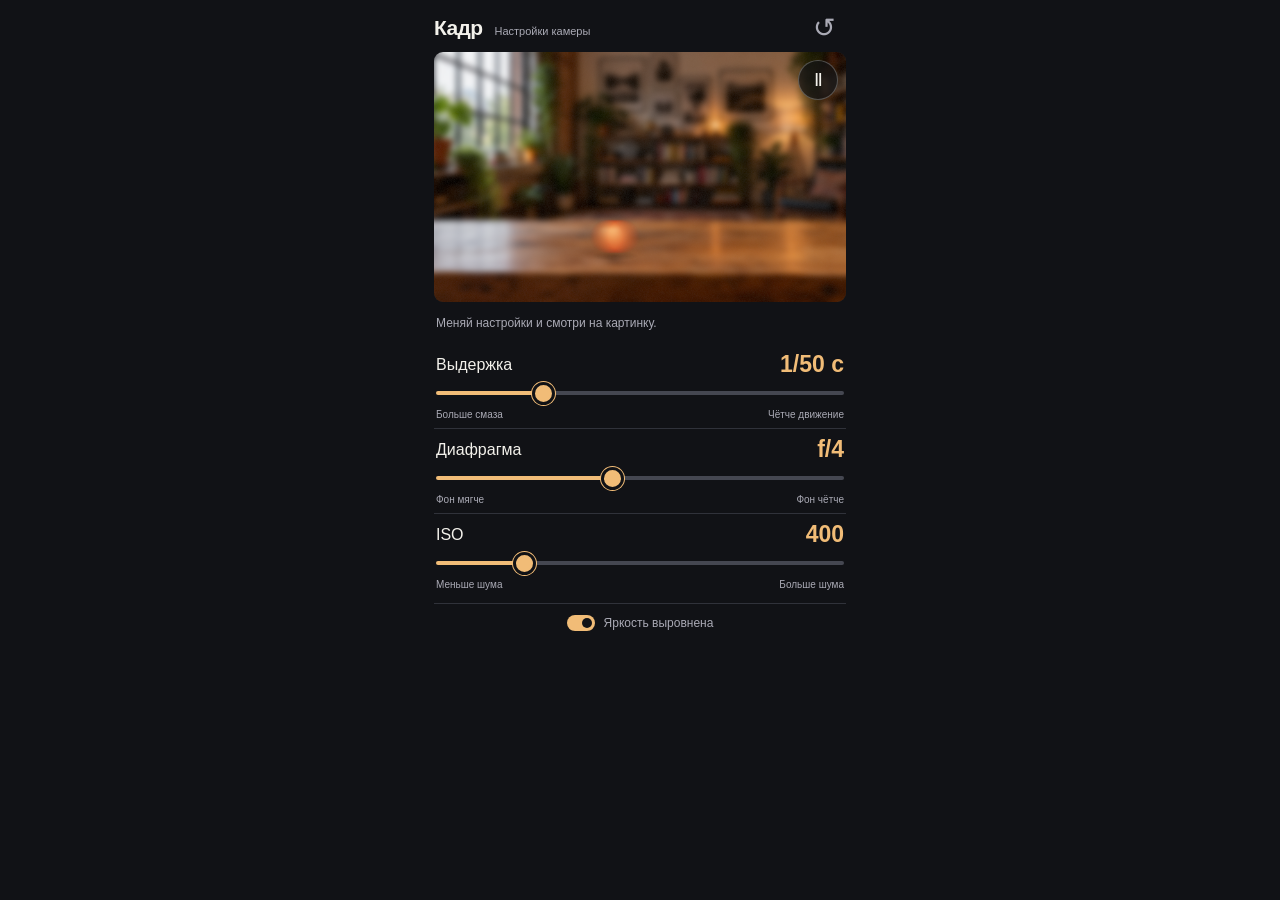
==== commit d416b5d4: "Refresh cached camera script after shutter fix" ====
--- a/index.html
+++ b/index.html
@@ -10,4 +10,5 @@
 <div class="control"><div class="heading"><label for="iso">ISO</label><output id="isoValue" for="iso">400</output></div><input id="iso" type="range" min="0" max="10" value="2" step="1"><div class="ends"><span>Меньше шума</span><span>Больше шума</span></div></div>
 </section>
 <button class="brightness" id="brightness" aria-pressed="true"><span class="switch" aria-hidden="true"></span><span id="brightnessText">Яркость выровнена</span></button>
-</main><script type="module" src="app.js?v=mobile1"></script></body></html>
+</main><script type="module" src="app.js?v=shutter2"></script></body></html>
+
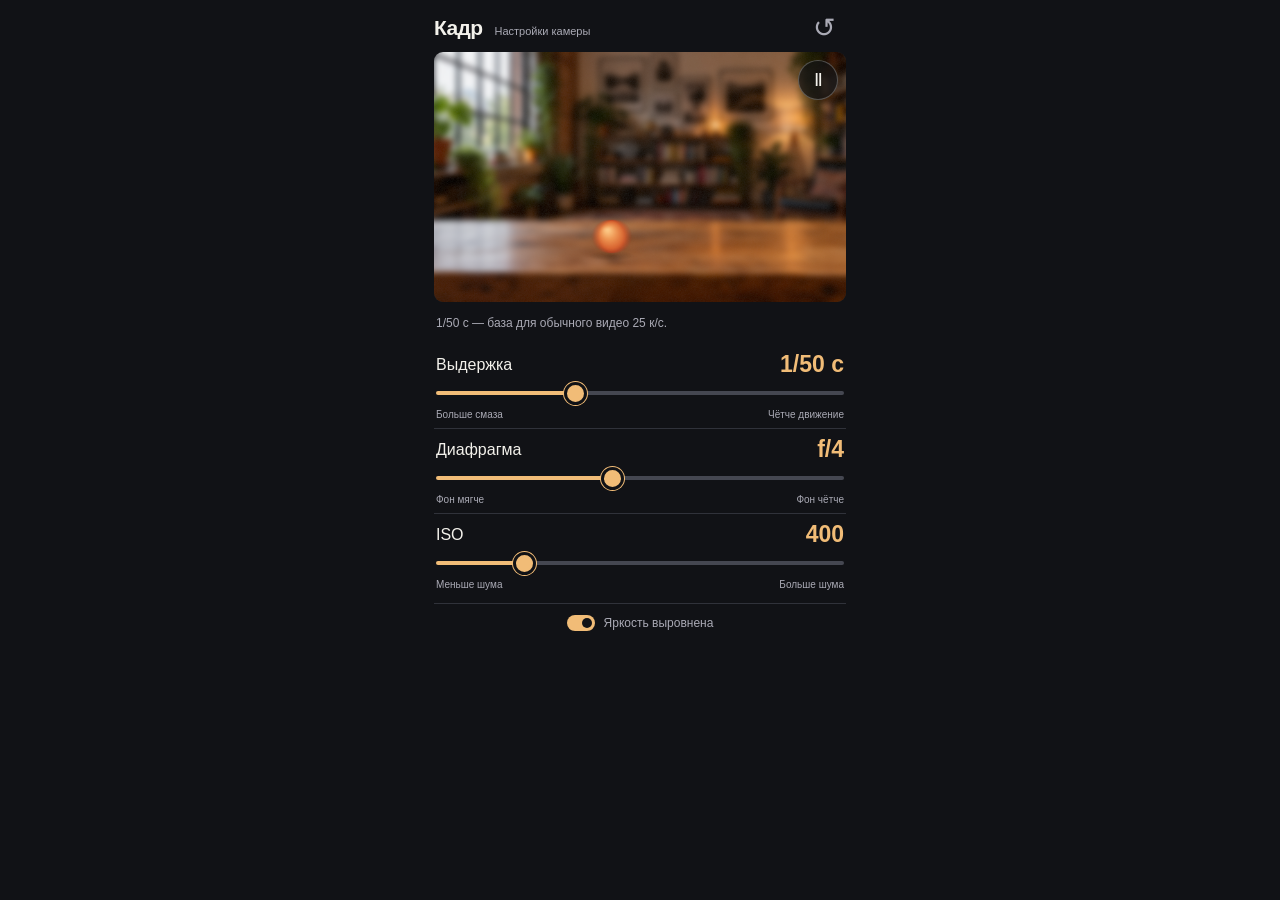
==== commit bab92aee: "Calibrate normal 1/50 motion and add illustrative 1/10 exposure" ====
--- a/index.html
+++ b/index.html
@@ -5,10 +5,11 @@
 <section class="picture" aria-label="Изображение камеры"><canvas id="scene" width="640" height="360" role="img" aria-label="Движущийся мяч перед дальним фоном. Настройки меняют смаз движения, размытие фона, шум и яркость."></canvas><button id="motion" aria-label="Пауза движения" aria-pressed="false">Ⅱ</button><div id="loading">Загрузка…</div></section>
 <p id="hint" class="hint" aria-live="polite">Меняй настройки и смотри на картинку.</p>
 <section class="controls" aria-label="Настройки">
-<div class="control"><div class="heading"><label for="shutter">Выдержка</label><output id="shutterValue" for="shutter">1/50 с</output></div><input id="shutter" type="range" min="0" max="8" value="2" step="1"><div class="ends"><span>Больше смаза</span><span>Чётче движение</span></div></div>
+<div class="control"><div class="heading"><label for="shutter">Выдержка</label><output id="shutterValue" for="shutter">1/50 с</output></div><input id="shutter" type="range" min="0" max="9" value="3" step="1"><div class="ends"><span>Больше смаза</span><span>Чётче движение</span></div></div>
 <div class="control"><div class="heading"><label for="aperture">Диафрагма</label><output id="apertureValue" for="aperture">f/4</output></div><input id="aperture" type="range" min="0" max="7" value="3" step="1"><div class="ends"><span>Фон мягче</span><span>Фон чётче</span></div></div>
 <div class="control"><div class="heading"><label for="iso">ISO</label><output id="isoValue" for="iso">400</output></div><input id="iso" type="range" min="0" max="10" value="2" step="1"><div class="ends"><span>Меньше шума</span><span>Больше шума</span></div></div>
 </section>
 <button class="brightness" id="brightness" aria-pressed="true"><span class="switch" aria-hidden="true"></span><span id="brightnessText">Яркость выровнена</span></button>
-</main><script type="module" src="app.js?v=shutter2"></script></body></html>
+</main><script type="module" src="app.js?v=shutter3"></script></body></html>
 
+
